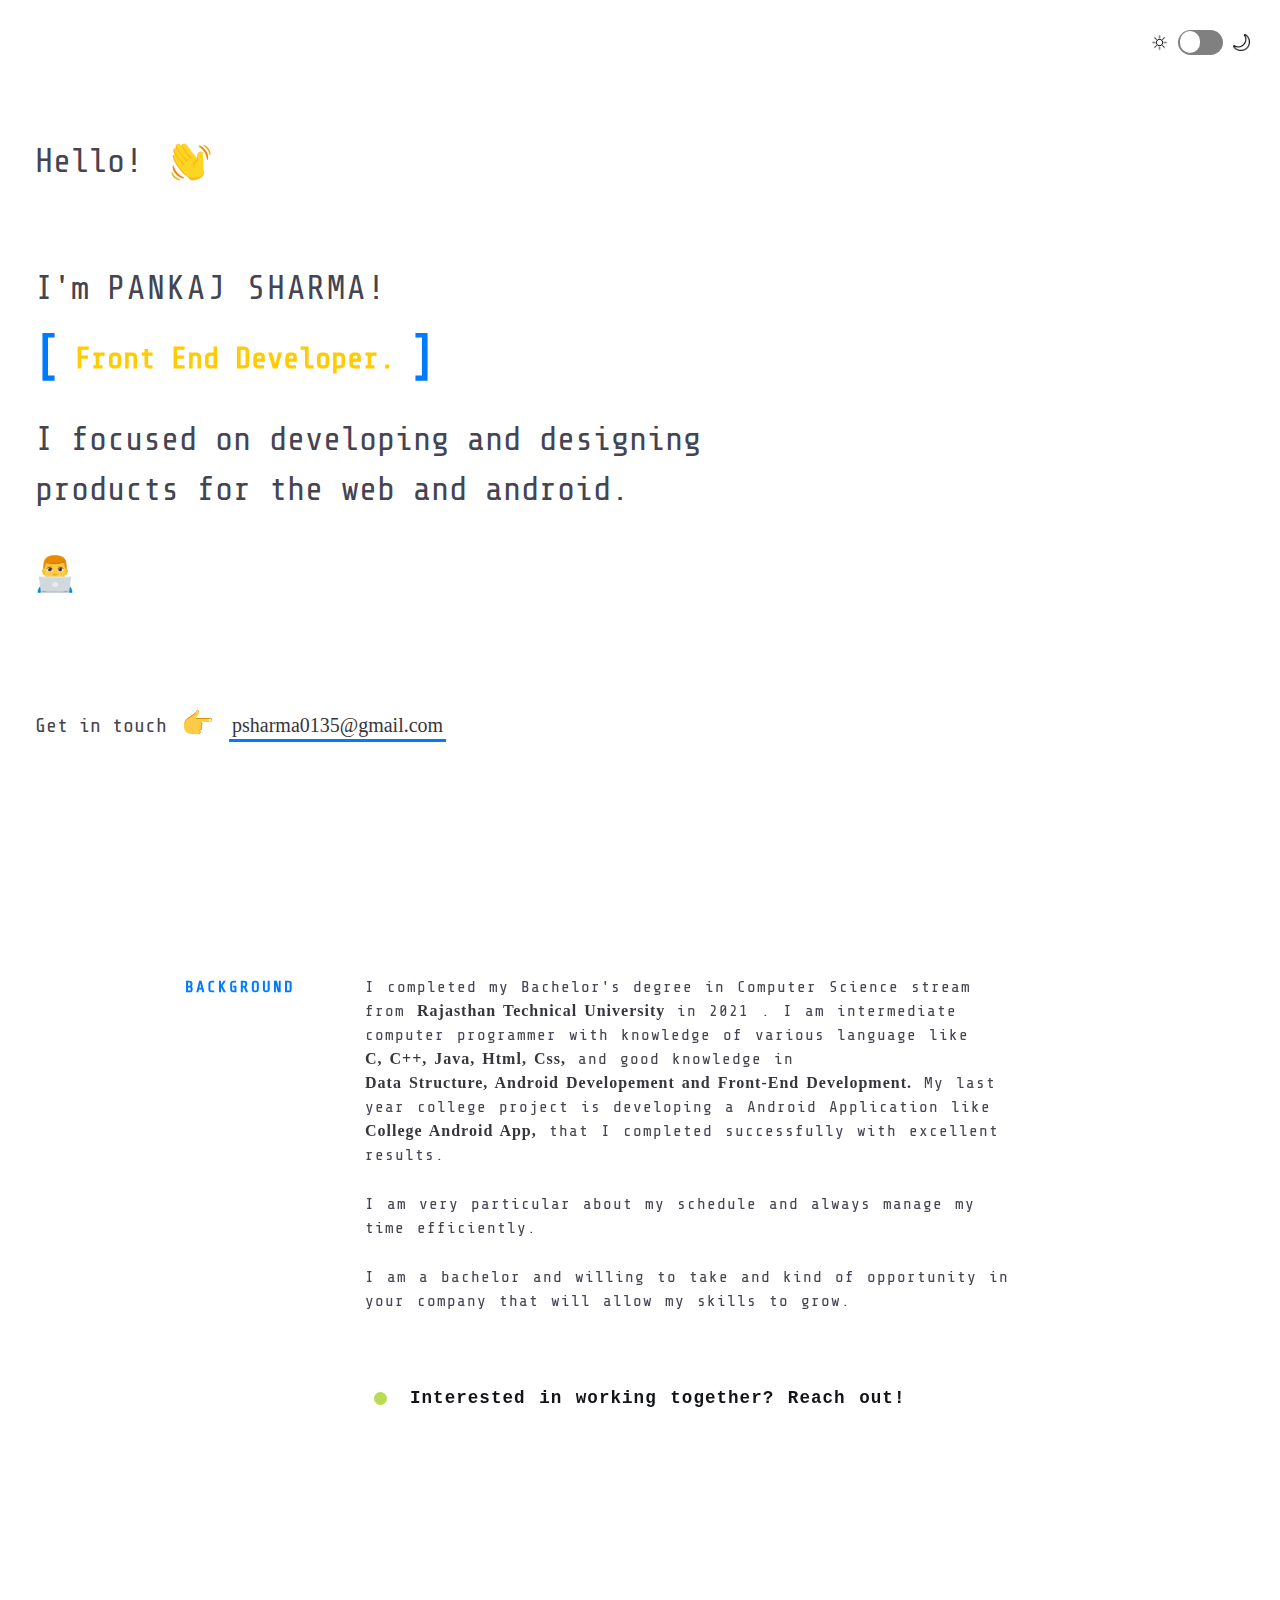
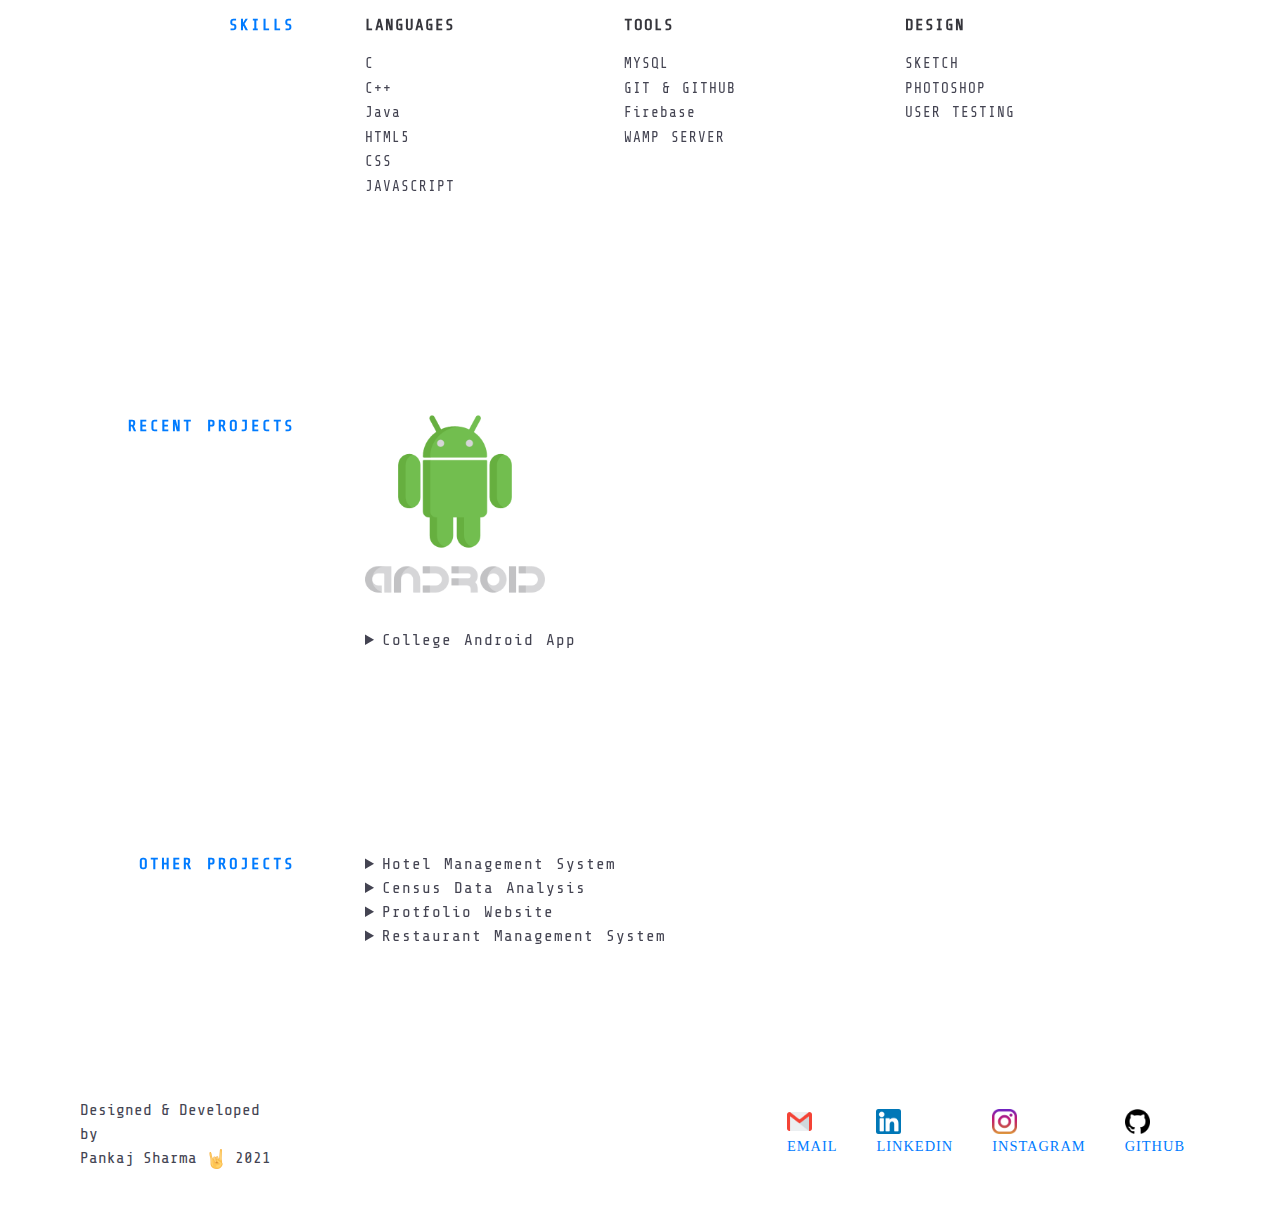
==== index.html @ 04410c88 "My Protfolio Website" ====
<!DOCTYPE html>
<html>
<head>
	<meta charset="UTF-8">
	<meta name="viewport" content="width=device-width, initial-scale=1">
	<meta name="viewport" content="width=device-width, initial-scale=1.0, maximum-scale=1.0, user-scalable=no">
	<title>Pankaj Sharma || Software Developer</title>
	<link rel="icon" type="image/png" href="images/male-technologist.png" hreflang="en-us">
	<link href="https://fonts.googleapis.com/css?family=Share+Tech+Mono" rel="stylesheet">
	<link rel="stylesheet" type="text/css" href="style.css">
	
</head>
<body>


<div id = "site">
	<div class="switch-wrapper"> 
		</a>
		<div class="sun"></div> 
		<div class="toggle-wrapper">
			<input type="checkbox" id="switch"  />
			<label for="switch" id="switch1" >Toggle</label> 
		</div>
		<div class="moon"></div>
	</div>

	<header class="intro">
		<h1 class="intro_hello">
			Hello!
			<span  id="wave" class="emoji wave-hand animated "></span>
		</h1>
		<h2 class="intro_tagline">
			I'm
			<div class="myname">Pankaj Sharma!</div>
			<br><br><br>
			<div class="mytext">
				<div class="content">
					<div class=" container">
						<ul class="list">
							<li class="item"> Front End Developer.</li>
							<li class="item">Java Developer. </li>
							<li class="item">Android Developer. </li>
						</ul>
					</div><br>
				</div>
			</div>
			<span>I focused on  developing and designing products for the web and android.<p>
			<span id="emojiwavehand" class="emoji technologist"></span> </p>
		</h2>
		<h3 class="intro_contact">
			<span>Get in touch</span>
			<span class="emoji pointer"></span>
			<span id="emailme">
				<a href="mailto:psharma0135@gmail.com" target="_blank" class="highlight-link">psharma0135@gmail.com</a>
			</span>
		</h3>
	</header>

	<section class = "section background" >
		<div class="section_title">Background</div>
		<div class="section_content">
			<p>
				I completed my Bachelor's degree in Computer Science stream from
				<a class = "underline-link" href="https://www.rtu.ac.in/index/" target="_blank">
				Rajasthan Technical University</a> in 2021 .
				I am intermediate computer programmer with knowledge of various language like  
				<a class = "underline-link"  target="_blank">C, C++, Java, Html, Css,</a> 
				and good knowledge in 
				<a class = "underline-link"  target="_blank">Data Structure, Android Developement and Front-End Development.</a> 
				My last year college project is developing a Android Application like
				<a class = "underline-link" href="" target="_blank">College Android App,</a>
				that I completed successfully with excellent results.	
			</p>

			<p>
				I am very particular about my schedule and always manage my time efficiently.
			</p>
			<p>I am a bachelor and willing to take and kind of opportunity in your company that will allow my skills to grow.</p>

			<a class="status" href="images/ResumePankaj.pdf" target="_blank"> 
				<div class="status_light"> 
					<div class="status_light_ring"></div> 
					<div class="status_light_led"></div> 
				</div> 
				<div class="status_message">
					Interested in working together? Reach out!
				</div> 
			</a>
		</div>
	</section>

	<section class="section skills" data-aos="slide-up">
		<div class="section_title">skills</div>
		<div class="section_content">
			<div class="skillz">
				<div class="skillz_category"> 
					<div class="skillz_category_label">
						Languages
					</div>
					<ul>
						 <li class="skillz_category_item">C</li>
						 <li class="skillz_category_item">C++</li> 
						 <li class="skillz_category_item">Java</li>
						 <li class="skillz_category_item">HTML5</li>
						 <li class="skillz_category_item">CSS</li>
						 <li class="skillz_category_item">JAVASCRIPT</li>
					</ul> 
				</div>

				
		
				<div class="skillz_category"> 
					<div class="skillz_category_label">
						Tools
					</div>
					<ul>
						
						<li class="skillz_category_item">MYSQL</li>
						<li class="skillz_category_item">GIT & GITHUB</li>
						<li class="skillz_category_item">Firebase</li>
						<li class="skillz_category_item">WAMP SERVER</li>	
					</ul>
				</div>
			
				<div class="skillz_category"> 
					<div class="skillz_category_label">
						Design
					</div>
					<ul>
						<li class="skillz_category_item">SKETCH</li>
						<li class="skillz_category_item">PHOTOSHOP</li>
						<li class="skillz_category_item">USER TESTING</li>
					</ul>
				</div>
			</div>
		</div>
	</section>


	
	<section class="section featured-projects"> 
		<div class="section_title">Recent Projects</div> 
			<div class="section_content"> 
				<div class="project salzakshipment">
					<figure class="project_pic"> 
						<a href="#link" target="_blank">
							<img src="images/android.png" alt="image">
						</a> 
					</figure> 
				</div><br>
				<details>
					<summary> College Android App</summary>
					<div class="project_name">
							<a href="#link" target="_blank">  </a>
					</div>
					<div class = "featured-projects-content"> 
						<p> Tech Involved – Java, XML, Firebase, Glide etc.
							This app contain the two app – Admin and User app.
							Admin app controls this user app like – add, delete and 
							update faculty, notice, gallery, ebook, and other details 
							in firebase realtime database.
							User app fetch the data from firebase realtime 
							database and display the data in user app.
						</p>
						
					</div>
					<div class="project_used">
							<span class="project_used_item">Android</span>
							<span class="project_used_item">Java</span>
							<span class="project_used_item">XML</span>
							<span class="project_used_item">Firebase</span>
							
					</div> 
					<div class="project_links"> 
							<a href="#link" target="_blank">
								<img src="images/mobiles-phones.png" alt="image">
							</a>
							<a href="#link" target="_blank">
								<img src="images/http.png" alt="image">
							</a>
					</div>
				</details>
			</div>
	</section>

	<section class="section other-projects">
		<div class="section_title">Other Projects</div>
			<div class="section_content">

				<details>
					<summary>Hotel Management System</summary>
					<div class="project"> 
						<p>This is a Hotel Management tool which can be used to manage activites like storing customer details,
						   booking rooms of four different types, ordering food for particular rooms, unbooking rooms and showing the bill.
						   It can also be used to see different room features and room availibility.</p>
						
					    <p>Topics Covered- Classes and Objects, Inheritance, File Handling with Objects, ArrayList, implementing Interface, User defined exception and Exception handling.</p> 
						<div class="project_used"> 
							<span class="project_used_item">Java</span> 
							<span class="project_used_item">OOP's Concepts</span>
							
						</div> 
						<div class="project_links"> 
							<a href="#" target="_blank">
								<img src="images/hotel.png" alt="image">
							</a>
							<a href="https://github.com/im-pankaj-00/Hotel-Management-System" target="_blank">
								<img src="images/http.png" alt="image">
							</a>
						</div>
					</div>
				</details>

				<details>
					<summary>Census Data Analysis</summary>
					<div class="project"> 
						<p></p> 
						<div class="project_used"> 
							<span class="project_used_item">Python</span> 
							<span class="project_used_item">Data Science</span>
							
						</div> 
						<div class="project_links"> 
							<a href="#" target="_blank">
								<img src="images/analysis.png" alt="image">
							</a>
							<a href="https://github.com/im-pankaj-00/Census-Data-Analysis" target="_blank">
								<img src="images/http.png" alt="image">
							</a>
						</div>  
					</div>
				</details>

				<details>
					<summary>Protfolio Website</summary>
					<div class="project"> 
						<!-- <p>short description.</p> -->
						<div class="project_used"> 
							<span class="project_used_item">Html</span> 
							<span class="project_used_item">Css</span>
							<span class="project_used_item">JavaScript</span> 
						</div> 
						<div class="project_links"> 
							<a href="#" target="_blank">
								<img src="images/professional-portfolio.png" alt="image">
							</a>
							<a href="#" target="_blank">
								<img src="images/http.png" alt="image">
							</a>
						</div>  
					</div>
				</details>

				<details>
					<summary>Restaurant Management System</summary>
					<div class="project"> 
						<!-- <p>short description.</p> -->
						<div class="project_used"> 
							<span class="project_used_item">Java</span> 
						</div> 
						<div class="project_links"> 
							<a href="#" target="_blank">
								<img src="images/restaurant.png" alt="image">
							</a>
							<a href="https://github.com/im-pankaj-00/Restaurant-Management-System" target="_blank">
								<img src="images/http.png" alt="image">
							</a>
						</div>  
					</div>
				</details>

				
			</div>
	</section>

	<footer class="footer">
	 	<div class="footer_copyright"> 
	 		<div class="top"> 
	 			<span>
	 				Designed &amp; Developed by
				</span>
			</div> 
			<div class="bottom"> 
				<span>
					Pankaj Sharma
				</span> 
				<img class="emoji" src="images/rockon.png" alt="emoji"> 
				<span>
					2021
				</span>
			</div> 
		</div> 
		<div class="footer_links"> 
			<a href="mailto:psharma0135@gmail.com" target="_blank" title="email"> 
				
				<img src="images/gmail.png" alt="email">
				<span class="text">
					 email 
 				</span> 
			</a>
			<a href="https://www.linkedin.com/in/im-pankaj-00/" target="_blank" title="linkedin"> 
				
				<img src="images/linkedin.png" alt="linkedin">
				<span class="text">
					linkedin 
				</span>
			</a>
			<a href="https://www.instagram.com/im_pankaj_00/" target="_blank" title="instagram"> 
				 
				<img src="images/instagram.png" alt="instagram">
				<span class="text">
					 Instagram 
					</span>
			</a>
		
			<a href="https://github.com/im-pankaj-00" target="_blank" title="Github"> 
				
				<img src="images/github.png" alt="Github">
				<span class="text">
					 Github 
					</span>
			</a> 
			

		</div>
 	</footer>
	<button id="top-button" style="display: inline-block;"> 
		<img src="images/finger-up-emoji-clipart-21.png" alt=""> 
	</button>

<script type="text/javascript" src="https://ajax.googleapis.com/ajax/libs/jquery/1.11.0/jquery.min.js"></script>
<script type="text/javascript" src="main.js"></script>
</body>
</html>
---- style.css ----
body, html {
                margin: 0;
                padding: 0;
                background-color: #fff;
                color: #444452;
                /*font-family: Apercu,Source Sans Pro,Helvetica,Arial,sans-serif;*/
                line-height: 1.5;
                scroll-behavior: smooth;
                font-family: 'Share Tech Mono', monospace;
            }

body.night, html.night {
                            background-color: #131417;
                            color: #afafbf;
                            scroll-behavior: smooth;
                        }


h1 {
    display: block;
    font-size: 2em;
    -webkit-margin-before: 0.67em;
    -webkit-margin-after: 0.67em;
    -webkit-margin-start: 0px;
    -webkit-margin-end: 0px;
    font-weight: bold;
}

h2 {
    display: block;
    font-size: 1.2em;
    -webkit-margin-before: 0.83em;
    -webkit-margin-after: 0.83em;
    -webkit-margin-start: 0px;
    -webkit-margin-end: 0px;
    font-weight: bold;
}

h3 {
    display: block;
    font-size: 1.17em;
    -webkit-margin-before: 1em;
    -webkit-margin-after: 1em;
    -webkit-margin-start: 0px;
    -webkit-margin-end: 0px;
    font-weight: bold;
}

body a, html a {
    text-decoration: none;
    font-weight: 900;
    color: #36363c;
    transition: all .25s ease-in-out;
    font-family: Trebuchet MS;
}

body p, html p {
    font-weight: 200;
}

body a:hover{
    text-decoration: underline blue;
}

body .emoji, html .emoji {
    display: inline-block;
    vertical-align: text-top;
    background-size: contain;
    background-repeat: no-repeat;
    background-position: center;
}

section{
    opacity: 1;
    word-spacing: 2px;
    letter-spacing: 1px;  
}

section.fadeIn{
    animation: fadeIn 2s forwards;
}

.switch-wrapper{
                    display: -webkit-box;
                    display: -ms-flexbox;
                    display: flex;
                    -webkit-box-pack: center;
                    -ms-flex-pack: center;
                    justify-content: center;
                    -webkit-box-align: center;
                    -ms-flex-align: center;
                    align-items: center;
                    position: fixed;
                    top: 20px;
                    right: 30px;
                }

.switch-wrapper .sun {
                        background: url(images/white_sun_with_rays.png) no-repeat center;
                        background-size: 100%;
                    }

body.night .switch-wrapper .sun , html.night .switch-wrapper .sun {
                        background: url(images/sun-white.svg) no-repeat center;
                        background-size: 100%;
                    }

.switch-wrapper .moon, .switch-wrapper .sun {
                        width: 17px;
                        height: 17px;
                    }

.switch-wrapper .toggle-wrapper {
                        margin: 10px;
                    }

.switch-wrapper .toggle-wrapper #switch {
                        height: 0;
                        width: 0;
                        visibility: hidden;
                        position: absolute;
                    }

.switch-wrapper .toggle-wrapper input[type=checkbox] {
                        height: 0;
                        width: 0;
                        visibility: hidden;
                    }

.switch-wrapper .toggle-wrapper label {
                        cursor: pointer;
                        text-indent: -9999px;
                        width: 45px;
                        height: 25px;
                        background: grey;
                        display: block;
                        border-radius: 100px;
                        position: relative;
                    }

.switch-wrapper .toggle-wrapper label:after {
                        content: '';
                        position: absolute;
                        left: 2px;
                        top :1px;
                        width: 20px;
                        height: 22px;
                        background: #fff;
                        border-radius: 40px;
                        transition: 0.3s;
                    }

.switch-wrapper .toggle-wrapper input:checked + label {
                        background: #bada55;
                    }

.switch-wrapper .toggle-wrapper input:checked + label:after {
                        left: calc(100% - 2px);
                        transform: translateX(-100%);
                    }

.switch-wrapper .toggle-wrapper label:active:after {
                        width: 0px;
                    }

.switch-wrapper .moon {
                        background: url(images/moon.png) no-repeat center;
                        background-size: 100%;
                    }

body.night .switch-wrapper .moon, html.night .switch-wrapper .moon {
                        background: url(images/moon-white.svg) no-repeat center;
                        background-size: 100%;
                    }

.switch-wrapper a, body.night .switch-wrapper a {
    color: #007bff;
    margin: 15px;
}


.txt-rotate {
    color: #FFCB04;
    font-weight: bold;
}

.myname {
      text-transform: uppercase;
      letter-spacing: 2px;
      text-decoration: none;
      text-fill-color: transparent;
      display: inline-block;
      /*background-image: linear-gradient(to right, #30CFD0 0%, #330867 100%);*/
      animation: .8s shake infinite alternate;
}

.name{
    font-weight: bolder;
}

.content {
    position: absolute;
    top: 37%;
    overflow:hidden;
    font-size: 30px;
    line-height: 50px;
    color: #FFCB04;
}
.content .container {
    font-weight: 600;
    overflow: hidden;
    height: 50px;
    padding: 0px 40px;
    width: 100%;
}

.container:before {
      content: '[';
      left: 0;
    }

.container:after {
      content: ']';
      position: absolute;
      right: 0;
    }

.container:after, .container:before {
    position: absolute;
    top: 0px;
    color: #007bff;
    font-size: 50px;
    animation-name: opacity1;
    animation-duration: 2s;
    animation-iteration-count: infinite;
}

.list {
    margin-top: 0px;
    margin-bottom: 60px;
    text-align: left;
    line-height:80px;
    list-style: none;
    animation-name: change;
    animation-duration: 10s;
    animation-iteration-count: infinite;
}

.item {
    line-height: 50px;
    margin-bottom: 0px;
}


.intro {
        padding: 80px 100px;
        height: 75vh;
        display: -webkit-box;
        display: -ms-flexbox;
        display: flex;
        -webkit-box-orient: vertical;
        -webkit-box-direction: normal;
        -ms-flex-direction: column;
        flex-direction: column;
        -ms-flex-pack: distribute;
        justify-content: space-around;
        max-width: 1440px;
        margin: 0 auto;
}   
    

.intro_hello {
    font-weight: 300;   
}

.intro_hello, .intro_tagline {
    font-size: 2.1rem;
}

.intro_hello .wave-hand.animated {
    position: relative;
    animation: wave 2.0s linear;
}

.intro_hello .wave-hand.animated:hover {
    position: relative;
    animation: wave infinite linear;
}

.intro_hello .wave-hand {
    background-image: url(images/waving-hand.png);
    margin-left: 10px;
    cursor: pointer;
    position: relative;
}

.intro_hello .emoji {
    width: 40px;
    height: 40px;
}

.intro_tagline {
    font-weight: 300;
    max-width: 700px;   
}

.intro__tagline .name {
    font-weight: 700;
}

.intro_tagline .technologist {
    background-image: url(images/male-technologist.png);
}

.intro_tagline .emoji {
    width: 40px;
    height: 40px;
}

.intro_contact {
    font-size: 1.25rem;
    font-weight: 100;
}

.intro_contact .emoji.pointer {
    background-image: url(images/right-pointing.png);
    width: 30px;
    height: 30px;
    margin: 0 5px;
    vertical-align: text-bottom;
}

.intro_contact .highlight-link {
    font-weight: 400;
    text-decoration: none;
    display: inline-block;
    padding: 2px 3px;
    transition: all .2s ease-in-out;
    text-decoration: none;
    box-shadow: inset 0 -3px 0 #007bff;
}

.intro_contact .highlight-link:hover {
    box-shadow: inset 0 -33px 0 0 #007bff;
    color: #fff;
}

section {
    position: relative;
}

.status {
    display: -webkit-box;
    display: -ms-flexbox;
    display: flex;
    -webkit-box-align: center;
    -ms-flex-align: center;
    align-items: center;
    font-size: 1.1rem;
    font-family: Inconsolata,monospace;
    margin-top: 70px;
    color: #131417;
}

.status_light {
    width: 30px;
    height: 30px;
    display: -webkit-box;
    display: -ms-flexbox;
    display: flex;
    -webkit-box-pack: center;
    -ms-flex-pack: center;
    justify-content: center;
    -webkit-box-align: center;
    -ms-flex-align: center;
    align-items: center;
}

.status_light_ring {
    position: absolute;
    width: 25px;
    height: 25px;
    -webkit-animation: pulsate 2s ease-out;
    animation: pulsate 2s ease-out;
    -webkit-animation-iteration-count: infinite;
    animation-iteration-count: infinite;
    opacity: 0;
    border: 3px solid #bada55;
    border-radius: 30px;
}

.status_light_led {
    position: absolute;
    width: 13px;
    height: 13px;
    background: #bada55;
    border-radius: 100%;
}

.status_message {
    margin-left: 15px;
}

body .section, html .section {
    display: -webkit-box;
    display: -ms-flexbox;
    display: flex;
    -webkit-box-pack: center;
    -ms-flex-pack: center;
    justify-content: center;
    padding: 100px 170px;
}

body .section_title, html .section_title {
    -ms-flex-negative: 0;
    flex-shrink: 0;
    width: 200px;
    margin-right: 70px;
    color: #007bff;
    text-transform: uppercase;
    text-align: right;
    font-weight: 700;
    letter-spacing: 2px;
}

body .section_content, html .section_content {
    font-weight: 300;
    font-size: 1rem;
    width: 100%;
    max-width: 650px;
}

body .section_content p, html .section_content p {
    margin-top: 0;
    margin-bottom: 25px;
}

body .section_content .underline-link, html .section_content .underline-link {
    position: relative;
    display: inline-block;
}

section .skills{
    visibility: visible;  
    -webkit-transform: translateY(0) scale(1); 
    opacity: 1;
    transform: translateY(0) scale(1); 
    opacity: 1;
    -webkit-transition: -webkit-transform 0.6s cubic-bezier(.694,0,.335,1) 0s, 
    opacity 0.6s cubic-bezier(.694,0,.335,1) 0s; 
    transition: transform 0.6s cubic-bezier(.694,0,.335,1) 0s, 
    opacity 0.6s cubic-bezier(.694,0,.335,1) 0s; 
}

.skills .skillz {
    display: flex;
    justify-content: space-between;
}

.skills .skillz_category_label {
    font-weight: 800;
    color: #36363c;
    text-transform: uppercase;  
}

.skills .skillz_category_item {
    margin: 3px 0;
    font-size: .9rem;
}

.section .featured-projects {
   visibility: visible;  
   -webkit-transform: translateY(0) scale(1); 
   opacity: 1;
   transform: translateY(0) scale(1); 
   opacity: 1;
   -webkit-transition: -webkit-transform 0.6s cubic-bezier(.694,0,.335,1) 0s, 
   opacity 0.6s cubic-bezier(.694,0,.335,1) 0s; 
   transition: transform 0.6s cubic-bezier(.694,0,.335,1) 0s, 
   opacity 0.6s cubic-bezier(.694,0,.335,1) 0s;
}


.featured-projects .project {
    display: -webkit-box;
    display: -ms-flexbox;
    display: flex;
    margin-bottom: 10px;
    margin-left: -5%;
    width: 125%;
}

.featured-projects .project_pic {
    max-width: 180px;
    overflow: visible;
    margin: 0;
    margin-left: 32px;
}

.featured-projects .project_caption {
    width: 125px;
    -ms-flex-negative: 0;
    flex-shrink: 0;
}

.featured-projects .project_pic img {
    width: 100%;
    max-width: 100%;
    vertical-align: bottom;
}

.featured-projects .project_pic img:hover{
  /* background-color: rgb(99, 153, 37); */
}

.featured-projects .project_name a {
    font-weight: 700;
    margin-bottom: 10px;
}

.featured-projects .project p {
    font-size: .95rem;
    line-height: 1.5;
}

.featured-projects .featured-projects-content p {
    /* font-size: .85rem; */
    line-height: 1.3;
    margin-bottom: 15px;
    font-size: 0.9rem;
}

.featured-projects .project_used_item {
    display: inline-block;
    margin: 3px 3px 3px 0;
    font-family: Inconsolata,monospace;
    font-size: .75rem;
    font-weight: 400;
    padding: 2px 7px;
    border-radius: 3px;
    color: #007bff;
    border: 1px solid #007bff;
    background: 0 0;
}

.project_links img {
    margin-top: 2%;
    width: 6%;
}

details summary::-webkit-details-marker {
  color: #007bff;
}

body .arrow-link, html .arrow-link {
    font-weight: 700;
    display: inline-block;
    transition: all .15s ease-in-out;
    background-color: transparent;
    white-space: nowrap;
}

body .arrow-link:after, html .arrow-link:after {
    position: relative;
    bottom: 2px;
    margin-left: 15px;
    content: "";
    background: url(images/arrow.png) no-repeat center;
    background-size: 100%;
    width: 15px;
    height: 15px;
    display: inline-block;
    vertical-align: middle;
}

body .arrow-link:hover, html .arrow-link:hover {
    transform: translateX(7px);
}
body ul, html ul {
    list-style: none;
    padding: 0;
}

.footer {
    padding: 50px 80px;
    display: flex;
    justify-content: space-between;
    align-items: center;
    /*position: fixed;*/
    top: 730px;
    bottom: 0px;
    left: 0px;right: 0px;
}

.footer_copyright {
    font-weight: 0.700;
    width: 200px;
}

.footer_copyright .emoji{
    width: 20px;
    height: 20px;
}

.footer_links a {
    position: relative;
    display: inline-block;
    color: #007bff!important;
    text-transform: uppercase;
    font-weight: 400;
    margin: 0 15px;
    outline: 0;
}

.footer_links a .text {
    font-size: .9rem;
    display: inline;
    letter-spacing: 1px;
}

.footer_links a:hover {
    text-decoration: underline;
}

.footer_links img {
    display: flow-root;
    width: 25px;
}

body #top-button, html #top-button {
    background: 0 0;
    border: none;
    outline: 0;
    width: 55px;
    position: fixed;
    bottom: 25px;
    right: 10px;
    cursor: pointer;
    display: none;
    scroll-behavior: smooth;   
}

body #top-button img, html #top-button img {
    width: 100%;
    scroll-behavior: smooth;
}

.other-projects .project {
    max-width: 600px;
    margin-bottom: 50px;
}

.other-projects .project_name {
    margin-bottom: 10px;
}

.other-projects .project p {
    font-size: .9rem;
    margin-bottom: 20px;
}

.other-projects .project_used_item:first-of-type {
    margin-left: 0;
}

.other-projects .project_used_item {
    display: inline-block;
    margin: 3px 3px 3px 0;
    font-family: Inconsolata,monospace;
    font-size: .75rem;
    font-weight: 400;
    padding: 2px 7px;
    border-radius: 3px;
    color: #007bff;
    border: 1px solid #007bff;
    background: 0 0;
}

body.night .experience .job_time, body.night .footer_copyright, body.night .intro, body.night .skills .skillz_category_label, body.night .status, body.night a, body.night strong, html.night .experience .job_time, html.night .footer_copyright, html.night .intro, html.night .skills .skillz_ctegory_label, html.night .status, html.night a, html.night strong {
    color: #e7e7e7;
}


/*All Keyframes*/
@keyframes wave{
    0% {transform: rotate(0deg);}
    /*10%{transform: rotate(90deg);}*/
    20% {transform: rotate(90deg);}  
    /*30%{transform: rotate(90deg);}*/
    40% {transform: rotate(15deg);}
    /*50% {transform: rotate(90deg);}*/
    60% {transform: rotate(90deg);}
    /*70%{transform: rotate(90deg);}*/
    80%{transform: rotate(15deg);}
    /*90% {transform: rotate(90deg);}*/
    100% {transform: rotate(0deg);}
}

@-webkit-keyframes wave{
    0% {transform: rotate(0deg);}
    /*10%{transform: rotate(90deg);}*/
    20% {transform: rotate(90deg);}  
    /*30%{transform: rotate(90deg);}*/
    40% {transform: rotate(15deg);}
    /*50% {transform: rotate(90deg);}*/
    60% {transform: rotate(90deg);}
    /*70%{transform: rotate(90deg);}*/
    80%{transform: rotate(15deg);}
    /*90% {transform: rotate(90deg);}*/
    100% {transform: rotate(0deg);}
}

@-webkit-keyframes pulsate {
      0% {
        transform: scale(0.1, 0.1);
        opacity: 0;
      }
      50% {
        opacity: 1;
      }
      100% {
        transform: scale(1.2, 1.2);
        opacity: 0;
      }
    }

@keyframes pulsate {
      0% {
        transform: scale(0.1, 0.1);
        opacity: 0;
      }
      50% {
        opacity: 1;
      }
      100% {
        transform: scale(1.2, 1.2);
        opacity: 0;
      }
    }

@-webkit-keyframes fadeIn {
  /* keyframes must have at least two intervals from/to or 0%/100% */
  0% {
    opacity: 0;
  }

  100% {
    opacity: 1;
  }
}

@keyframes fadeIn {
  /* keyframes must have at least two intervals from/to or 0%/100% */
  0% {
    opacity: 0;
  }

  100% {
    opacity: 1;
  }
}

@keyframes shake {
  0% { transform: skewX(-15deg); }
  5% { transform: skewX(15deg); }
  10% { transform: skewX(-15deg); }
  15% { transform: skewX(15deg); }
  20% { transform: skewX(0deg); }
  100% { transform: skewX(0deg); }  
}

@-webkit-keyframes shake {
  0% { transform: skewX(-15deg); }
  5% { transform: skewX(15deg); }
  10% { transform: skewX(-15deg); }
  15% { transform: skewX(15deg); }
  20% { transform: skewX(0deg); }
  100% { transform: skewX(0deg); }  
}

@keyframes opacity1 {
  0%, 100% {opacity:0;}
  50% {opacity:1;}
}

@-webkit-keyframes opacity1 {
  0%, 100% {opacity:0;}
  50% {opacity:1;}
}

@keyframes change {
  0%, 12.66%, 100% {transform:translate3d(0,0,0);}
  16.66%, 29.32% {transform:translate3d(0,-35%,0);}
  33.32%,45.98% {transform:translate3d(0,-68%,0);}
  49.98%,62.64% {transform:translate3d(0,-70%,0);}
  66.64%,79.3% {transform:translate3d(0,-37%,0);}
  83.3%,95.96% {transform:translate3d(0,-0%,0);}
}

@-webkit-keyframes change {
  0%, 12.66%, 100% {transform:translate3d(0,0,0);}
  16.66%, 29.32% {transform:translate3d(0,-35%,0);}
  33.32%,45.98% {transform:translate3d(0,-68%,0);}
  49.98%,62.64% {transform:translate3d(0,-70%,0);}
  66.64%,79.3% {transform:translate3d(0,-37%,0);}
  83.3%,95.96% {transform:translate3d(0,-0%,0);}
}


/*All Media Queries*/

@media screen and (max-width: 320px)
{
   
    .intro_hello, .intro_tagline {
        font-size: 1.4rem;
    }
    body .intro {
            padding: 130px 45px; 
        }
}


@media screen and (max-width: 425px){
    .switch-wrapper{
            top: 10px;
            right: 20px;
        }
    body .intro{
            padding: 100px 35px;
            line-height: 1.5;
        }

     .intro_hello, .intro_tagline{
        margin-bottom: 5%;
        font-size: 1.75rem;
    }

    body section, html section {
            padding: 80px 55px;

        }
    body .section_content, html .section_content {
        padding-left: 30px;
    }

    .content{
        /*position: absolute;*/
      top: 36%;
      left: 5%;
      font-size: 1.5rem;
    }

    .content .container {
        padding: 0px 30px 0px 30px;
    }



    .footer {
        padding: 50px 30px;
    }

    body #top-button, html #top-button {
        bottom: 15px;
        right: 3px;
    }

    .status_message{
        font-size: 1rem;
    }
}

@media screen and (max-width: 550px){
    .intro {
        padding: 120px 50px;
    }

    .intro_hello, .intro_tagline {
        font-size: 1.55rem;
        margin-bottom: 0%;
    }

     .content {
      top: 41.5%;
      left: 5%;
      font-size: 1.5rem;
    }

    .intro_contact {
        font-size: 1rem;
    }

    .switch-wrapper a, body.night .switch-wrapper a {
        margin: 2px;
        font-size: 8px;
    }

     .intro #downbutton img {
        height: 25px;
        width: 25px;
    }

    .fixed-side-nav {
         margin-top: 50%;
    }

    .skills{
        margin-top: 100px;
    }
}

@media screen and (max-width: 630px)
{
   
    .skills .skillz {
        -ms-flex-wrap: wrap;
        flex-wrap: wrap;
    }

     .skills .skillz_category {
        width: 47%;
        margin-right: 5px;
        margin-bottom: 25px;  
    }

    .background .section_content .status_message {
        margin: auto;
    }
    .footer {
        display: block;
    }

    .footer_copyright {
        width: auto;
        text-align: center;
        margin-bottom: 25px;
    }

    .footer_links {
        display: -webkit-box;
        display: -ms-flexbox;
        display: flex;
        -webkit-box-pack: center;
        -ms-flex-pack: center;
        justify-content: center;
    }
}


@media screen and (max-width: 768px){
    
    body .section, html .section {
        display: block;
    }
    body .section_title, html .section_title {
        text-align: left;
        width: auto;
    }
    body .section_content, html .section_content {
        padding-top: 30px;
        padding-left: 50px;
    }
    .featured-projects .project {
        width: 100%;
        display: block;
        margin-bottom: 30px;
    }
    .featured-projects .project_caption {
        width: 100%;
        margin-top: 25px;
        margin-left: 0;
    }
    .switch-wrapper a, body.night .switch-wrapper a {
        margin: 5px;
        font-size: 8px;
    }
}

@media screen and (max-width: 850px){
   
    .footer_links a .text {
        display: none;
    }
    .footer_links img {
        display: inline-block;
    }
}


@media screen and (max-width: 1024px){
   
    body .section, html .section {
        padding: 50px;
    }
    body .section_title, html .section_title  {
        margin-right: 50px;
    }

    .featured-projects .project {
        width: 105%;
    }
    .footer {
        padding: 50px;
    }
    body #top-button, html #top-button {
        bottom: 20px;
        right: 7px;
        width: 35px;
    }
}


@media screen and (max-width: 1280px){
    body .section, html .section {    
        margin-right: 20px;
        margin-left: 0px;
        padding-left: 20px;
    }
    body .intro {
            padding: 100px 35px;
            line-height: 1.5;
        }
}
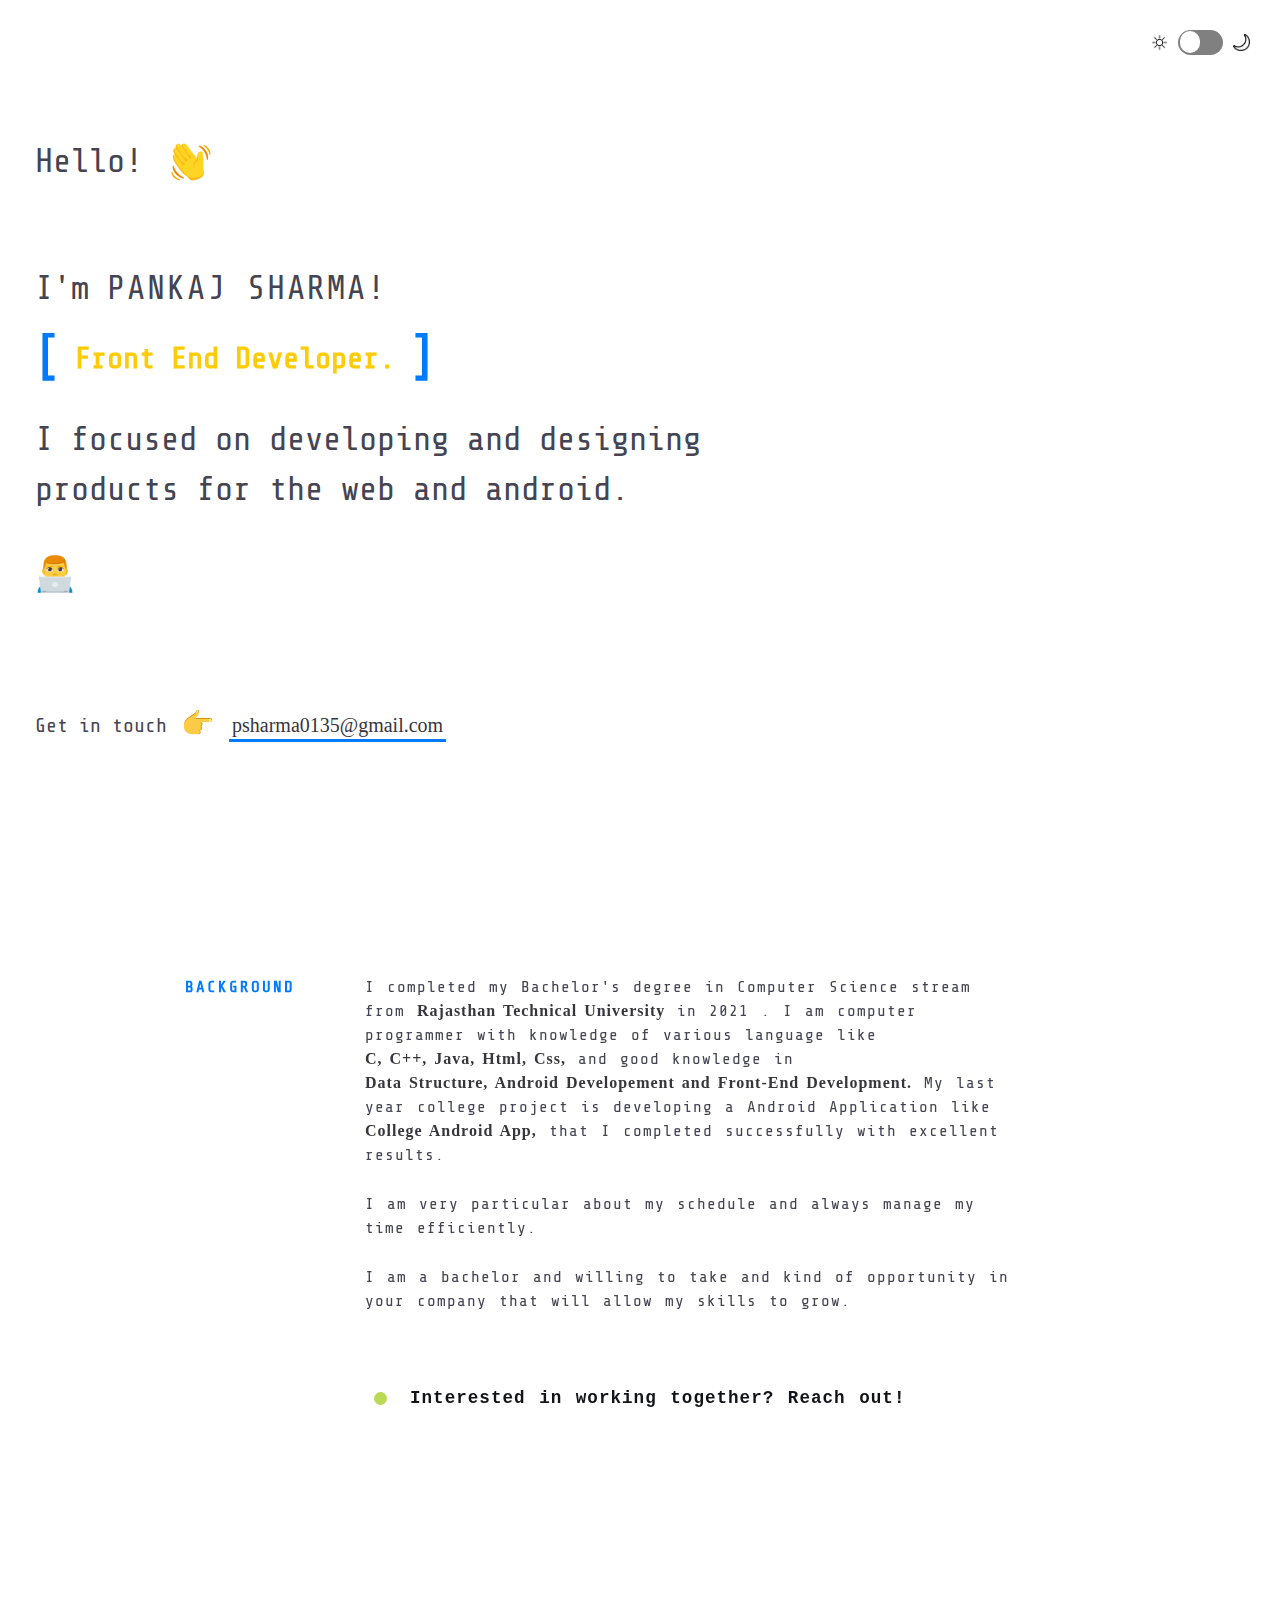
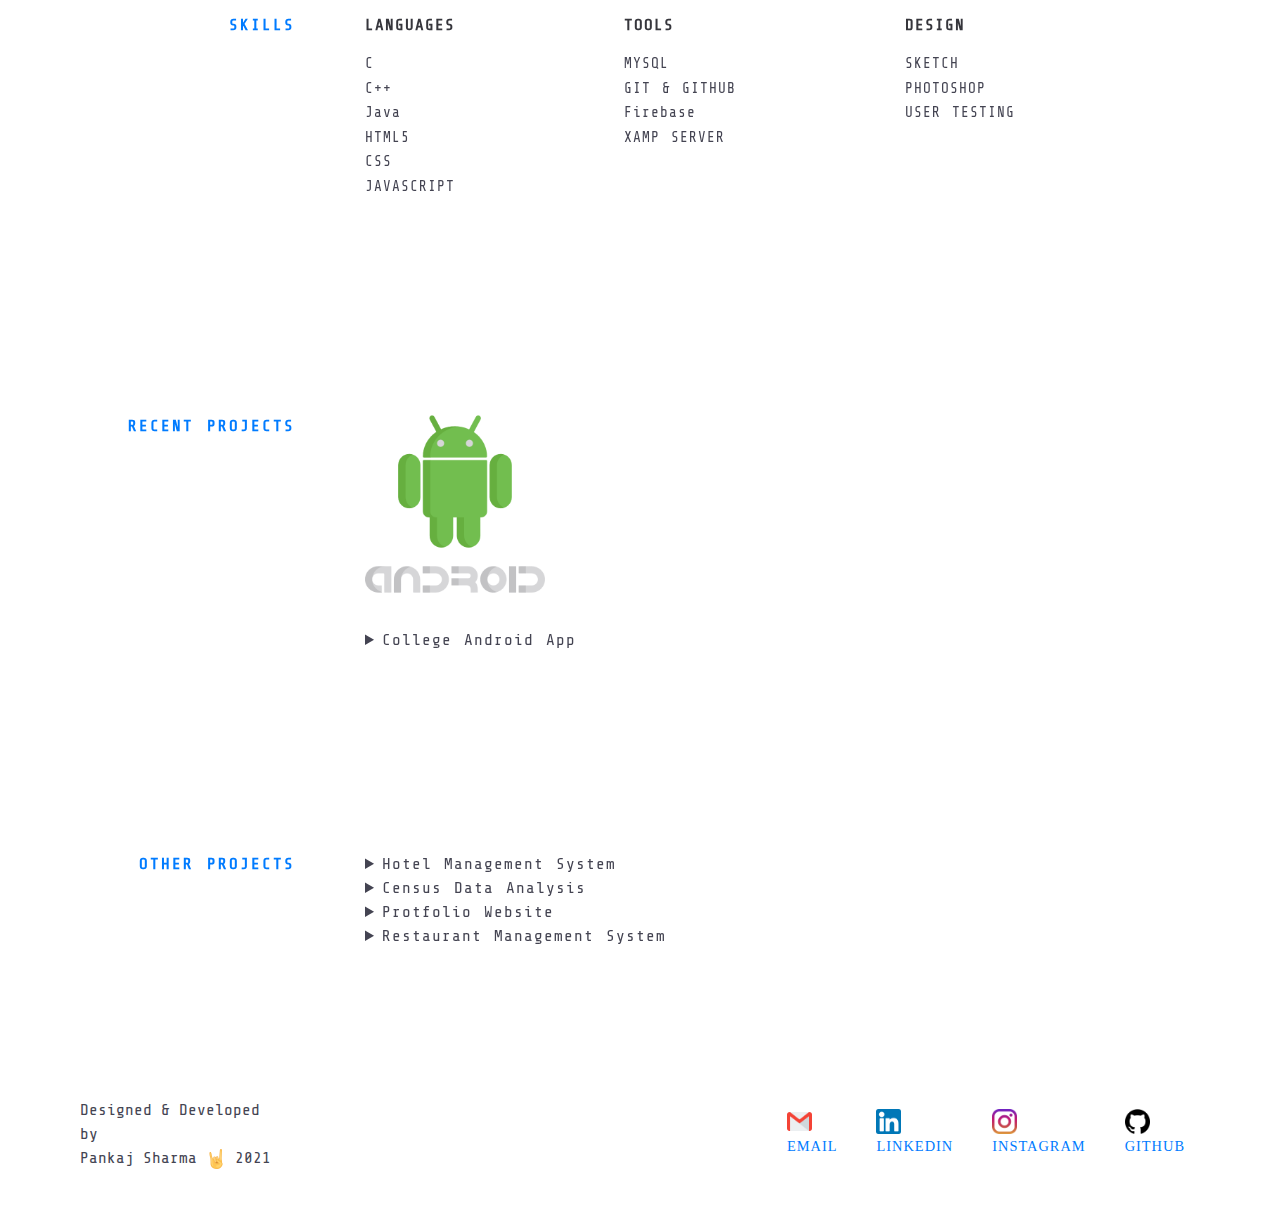
==== commit 36942274: "Update index.html" ====
--- a/index.html
+++ b/index.html
@@ -63,7 +63,7 @@
 				I completed my Bachelor's degree in Computer Science stream from
 				<a class = "underline-link" href="https://www.rtu.ac.in/index/" target="_blank">
 				Rajasthan Technical University</a> in 2021 .
-				I am intermediate computer programmer with knowledge of various language like  
+				I am computer programmer with knowledge of various language like  
 				<a class = "underline-link"  target="_blank">C, C++, Java, Html, Css,</a> 
 				and good knowledge in 
 				<a class = "underline-link"  target="_blank">Data Structure, Android Developement and Front-End Development.</a> 
@@ -118,7 +118,7 @@
 						<li class="skillz_category_item">MYSQL</li>
 						<li class="skillz_category_item">GIT & GITHUB</li>
 						<li class="skillz_category_item">Firebase</li>
-						<li class="skillz_category_item">WAMP SERVER</li>	
+						<li class="skillz_category_item">XAMP SERVER</li>	
 					</ul>
 				</div>
 			
@@ -331,4 +331,4 @@
 <script type="text/javascript" src="https://ajax.googleapis.com/ajax/libs/jquery/1.11.0/jquery.min.js"></script>
 <script type="text/javascript" src="main.js"></script>
 </body>
-</html>+</html>
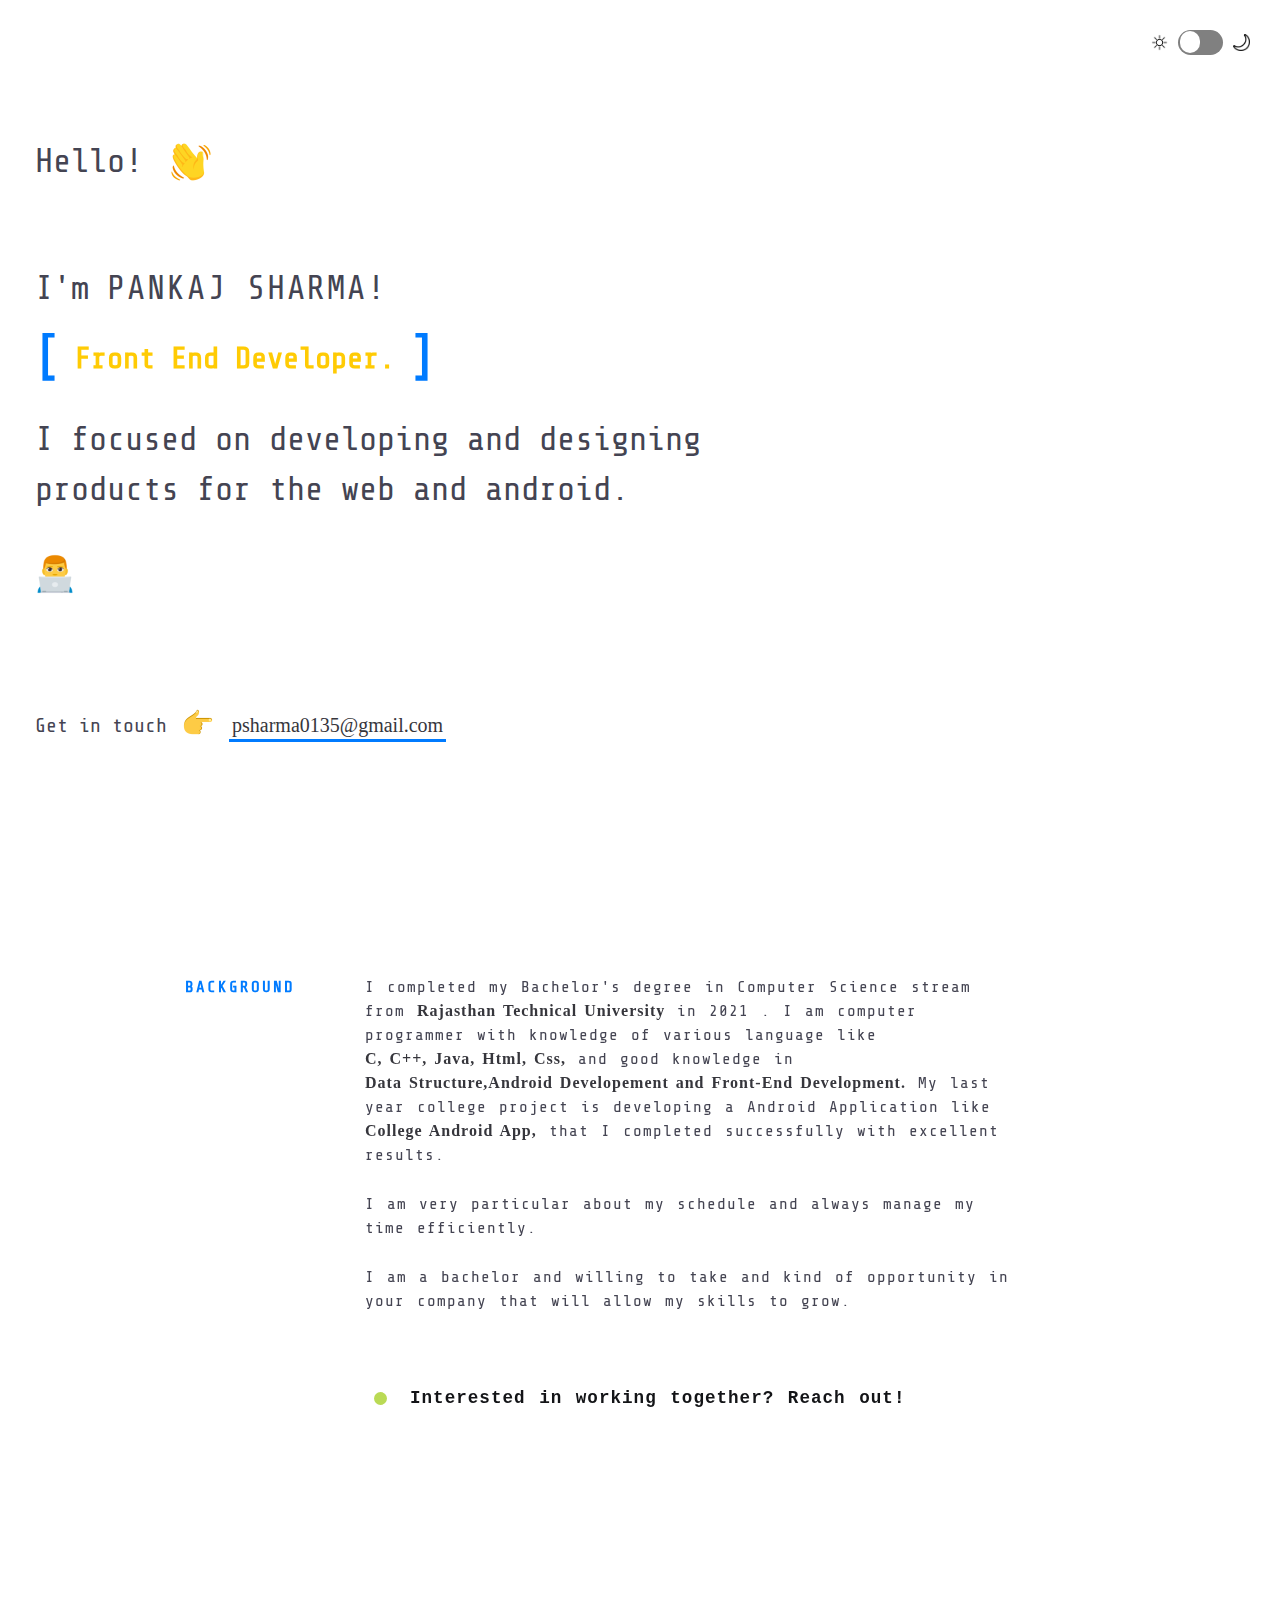
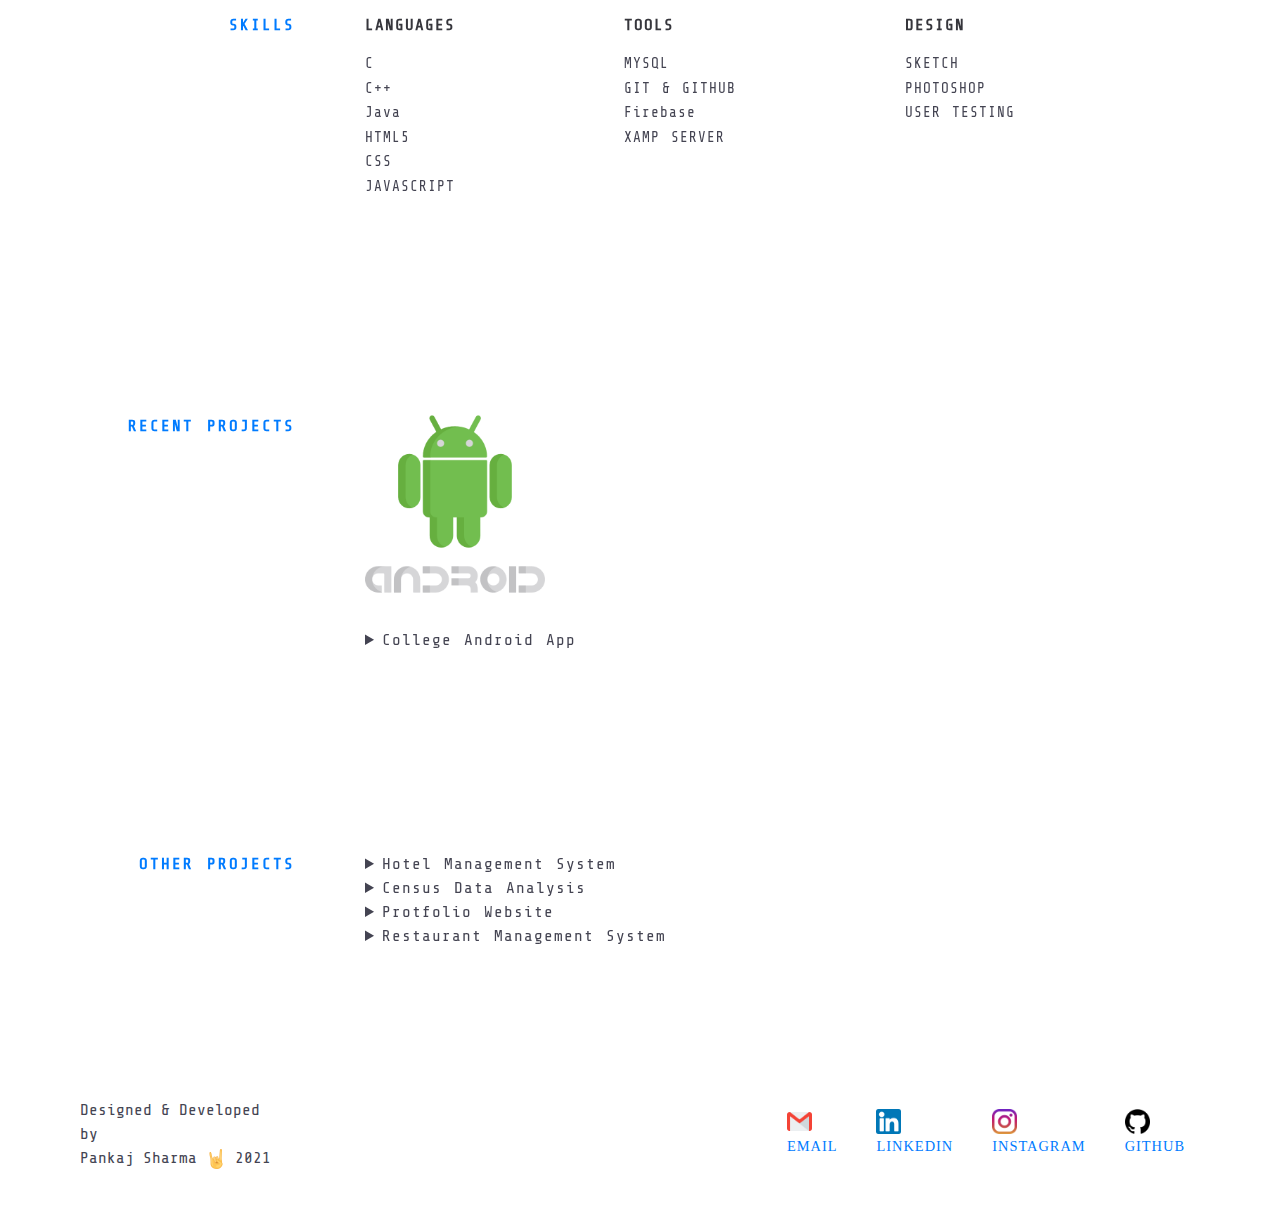
==== commit 344cdb07: "Update index.html" ====
--- a/index.html
+++ b/index.html
@@ -66,7 +66,7 @@
 				I am computer programmer with knowledge of various language like  
 				<a class = "underline-link"  target="_blank">C, C++, Java, Html, Css,</a> 
 				and good knowledge in 
-				<a class = "underline-link"  target="_blank">Data Structure, Android Developement and Front-End Development.</a> 
+				<a class = "underline-link"  target="_blank">Data Structure,Android Developement and Front-End Development.</a> 
 				My last year college project is developing a Android Application like
 				<a class = "underline-link" href="" target="_blank">College Android App,</a>
 				that I completed successfully with excellent results.	
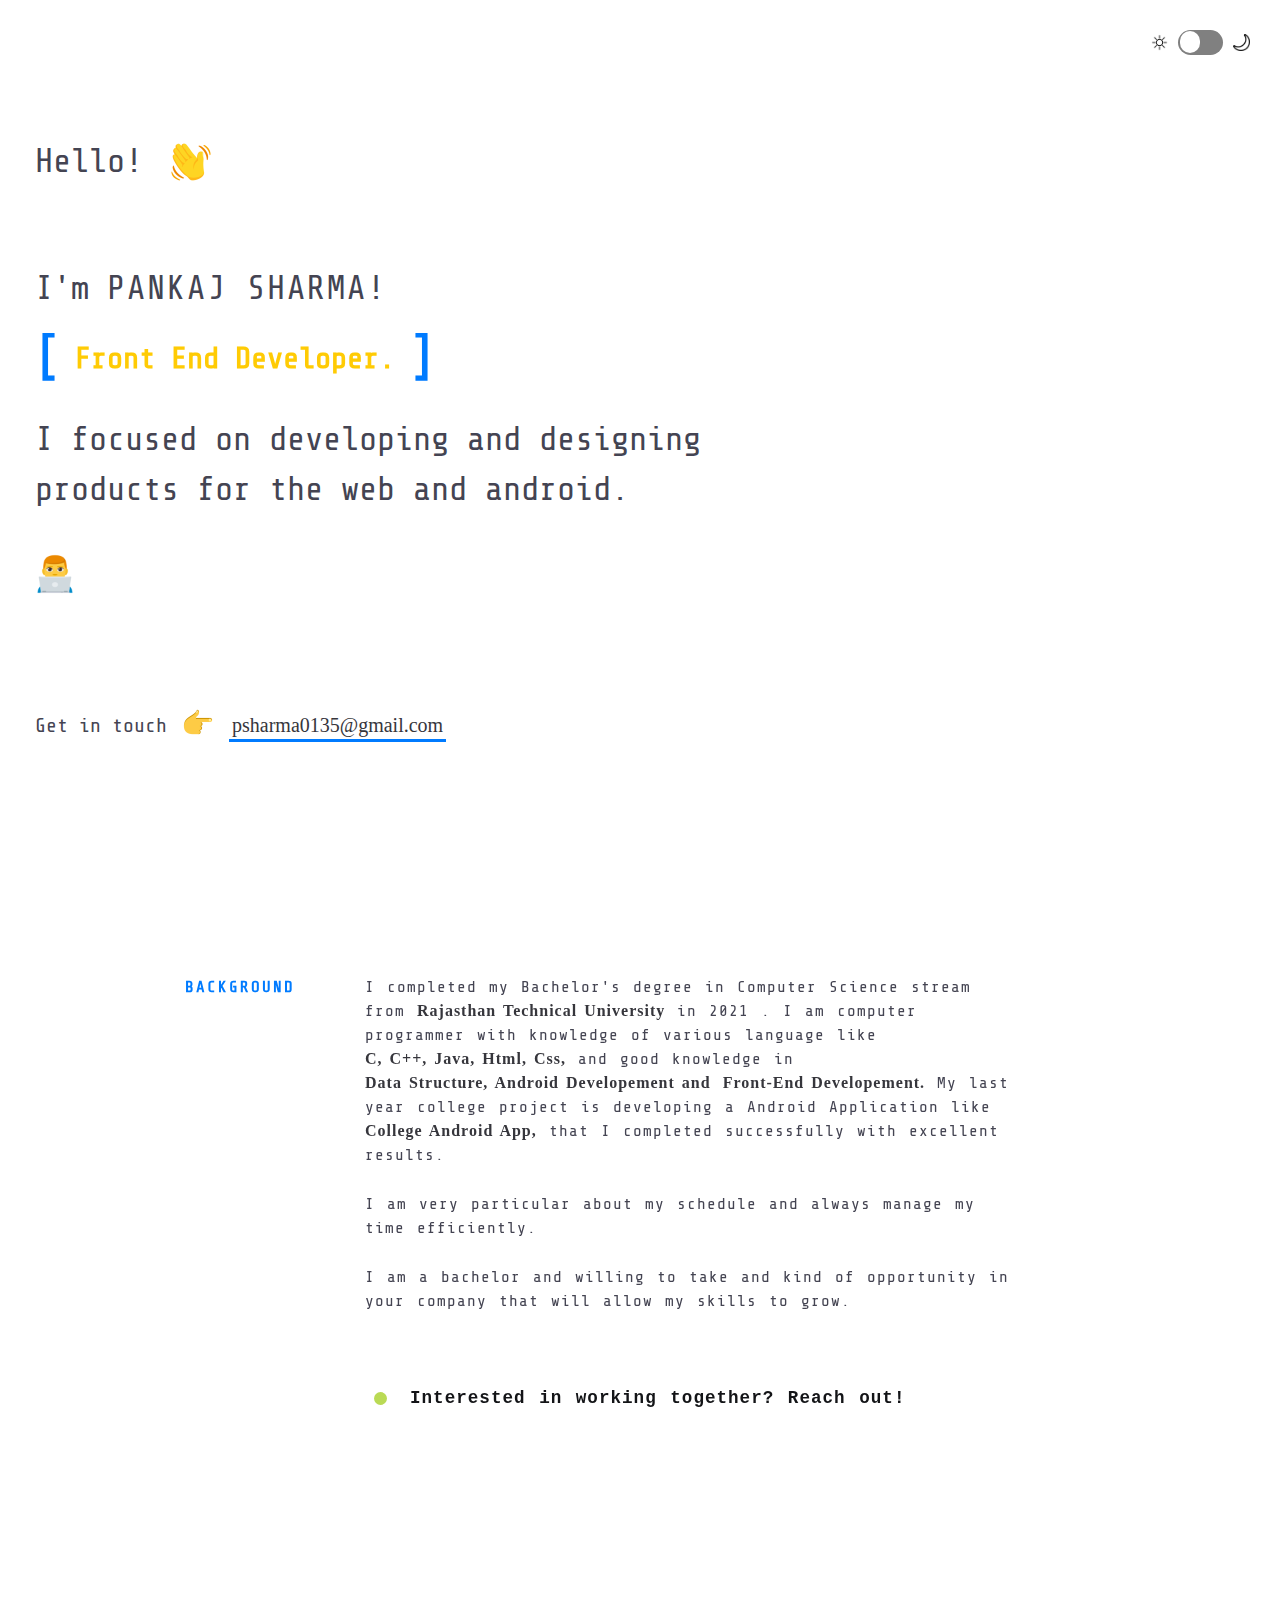
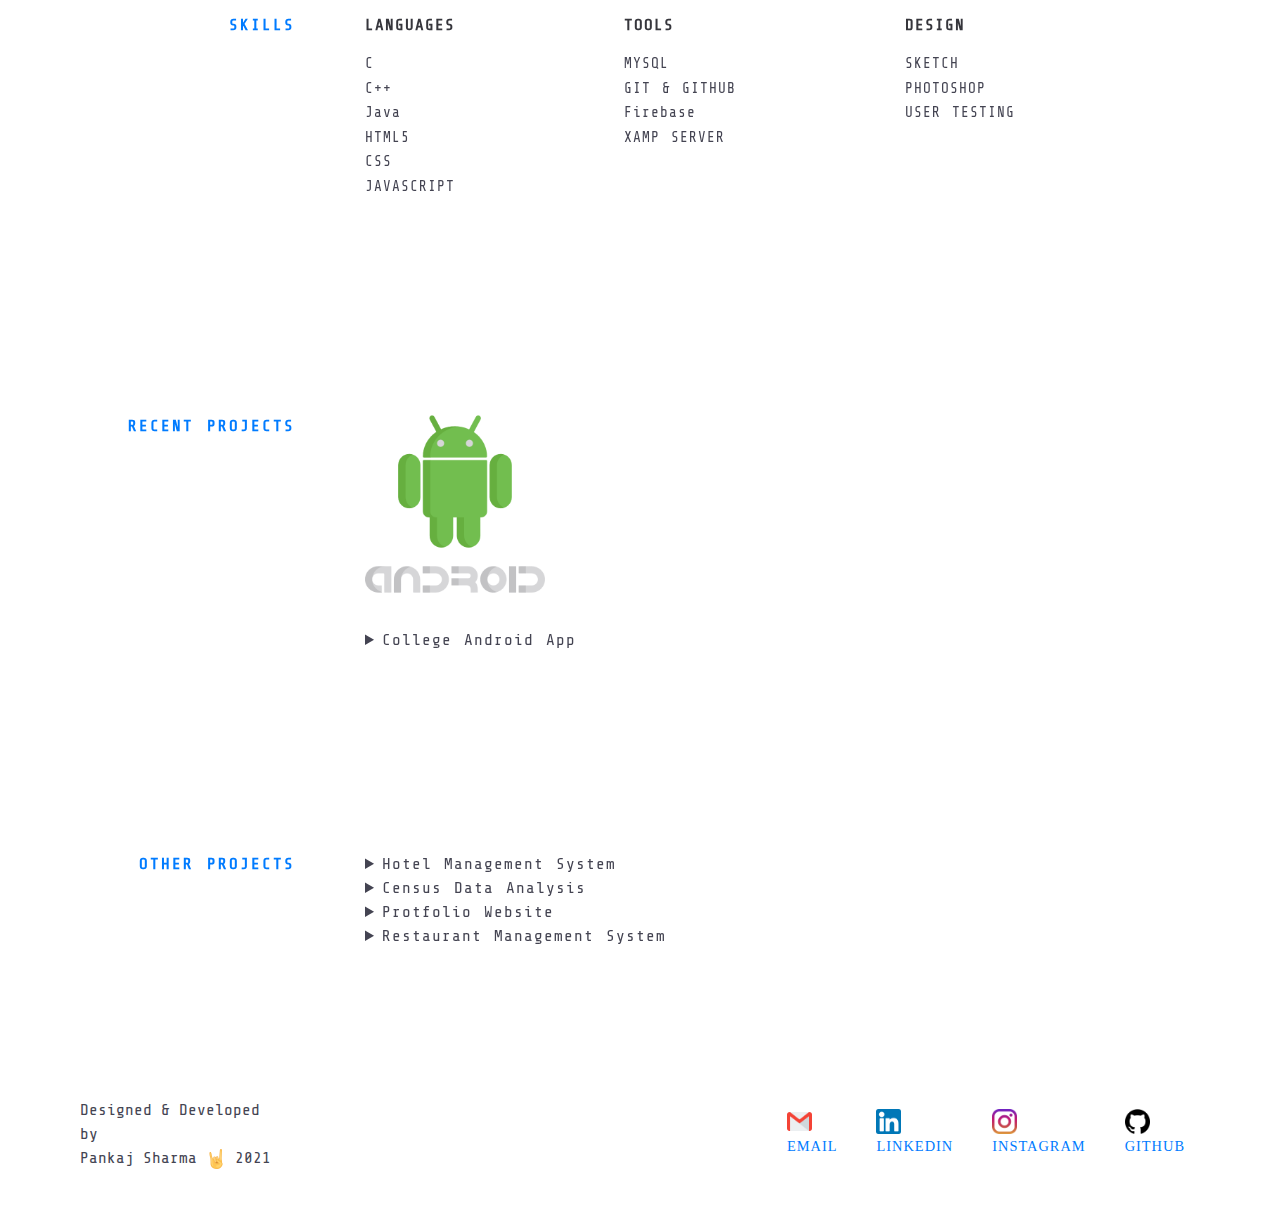
==== commit e4d77b24: "Update index.html" ====
--- a/index.html
+++ b/index.html
@@ -66,7 +66,8 @@
 				I am computer programmer with knowledge of various language like  
 				<a class = "underline-link"  target="_blank">C, C++, Java, Html, Css,</a> 
 				and good knowledge in 
-				<a class = "underline-link"  target="_blank">Data Structure,Android Developement and Front-End Development.</a> 
+				<a class = "underline-link"  target="_blank">Data Structure, Android Developement and</a>
+				<a class = "underline-link" href="" target="_blank">Front-End Developement.</a>
 				My last year college project is developing a Android Application like
 				<a class = "underline-link" href="" target="_blank">College Android App,</a>
 				that I completed successfully with excellent results.	
@@ -75,7 +76,9 @@
 			<p>
 				I am very particular about my schedule and always manage my time efficiently.
 			</p>
-			<p>I am a bachelor and willing to take and kind of opportunity in your company that will allow my skills to grow.</p>
+			<p>
+				I am a bachelor and willing to take and kind of opportunity in your company that will allow my skills to grow.
+			</p>
 
 			<a class="status" href="images/ResumePankaj.pdf" target="_blank"> 
 				<div class="status_light"> 
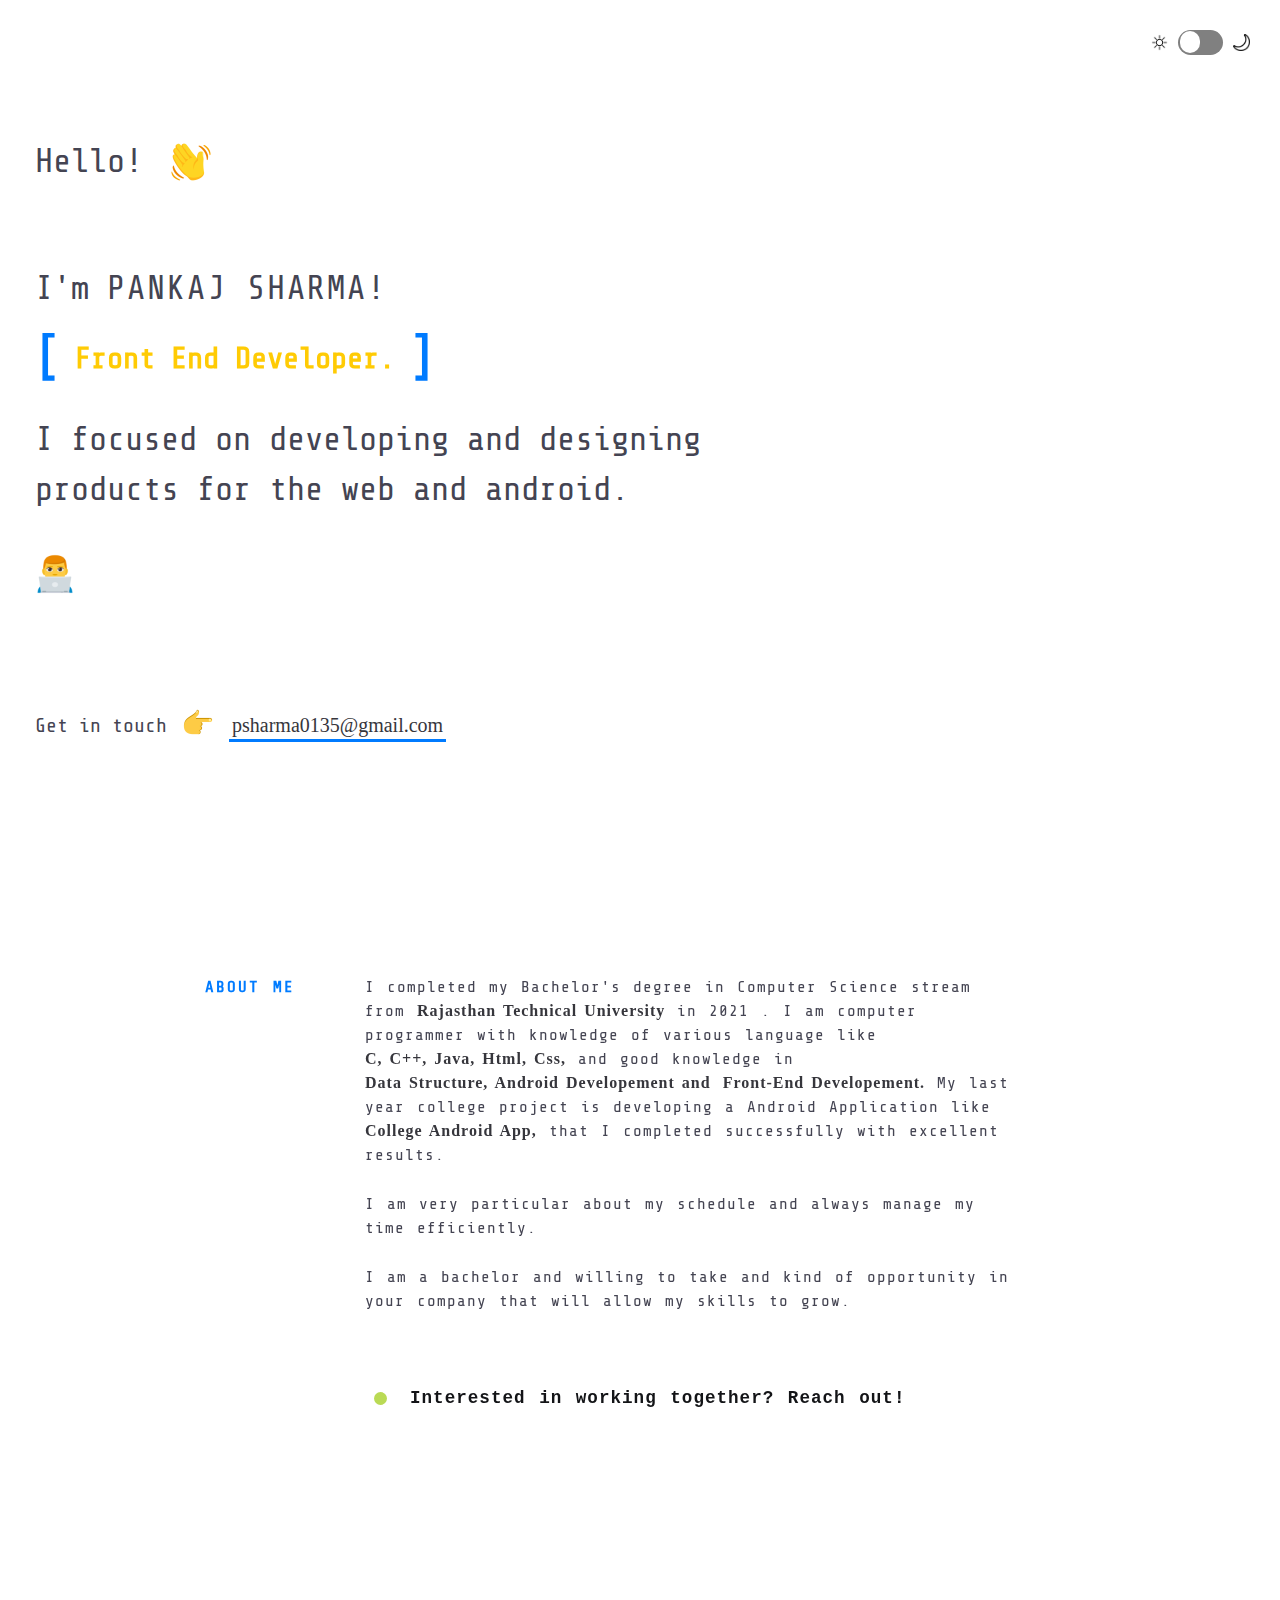
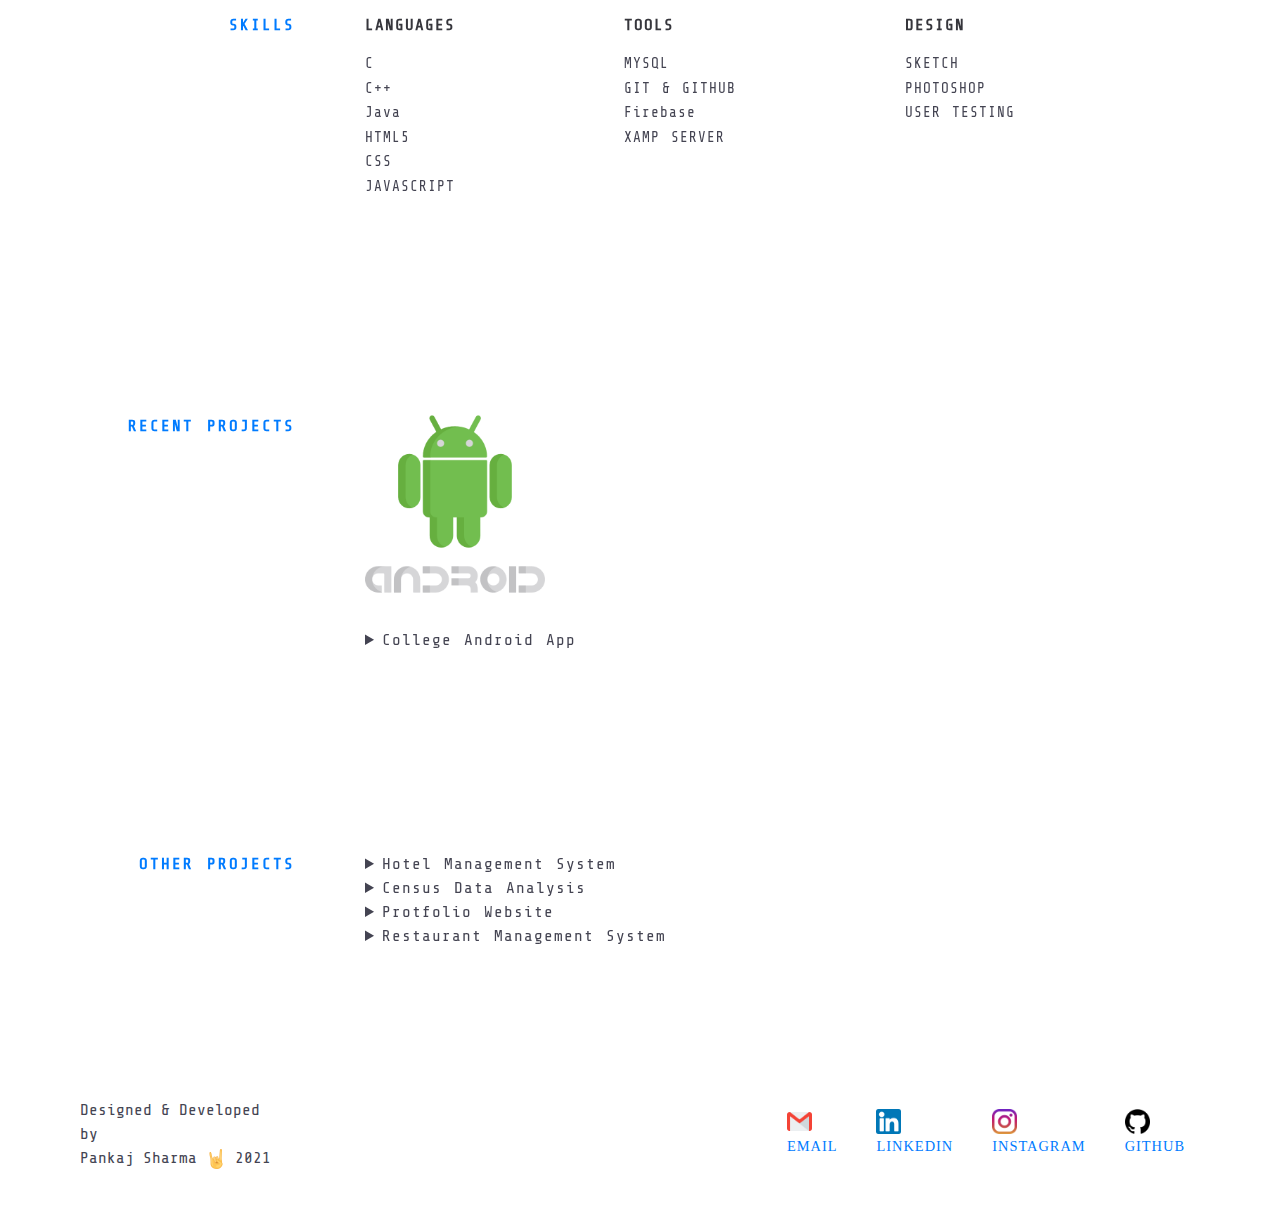
==== commit 233241b6: "Update index.html" ====
--- a/index.html
+++ b/index.html
@@ -57,7 +57,7 @@
 	</header>
 
 	<section class = "section background" >
-		<div class="section_title">Background</div>
+		<div class="section_title">About ME</div>
 		<div class="section_content">
 			<p>
 				I completed my Bachelor's degree in Computer Science stream from
